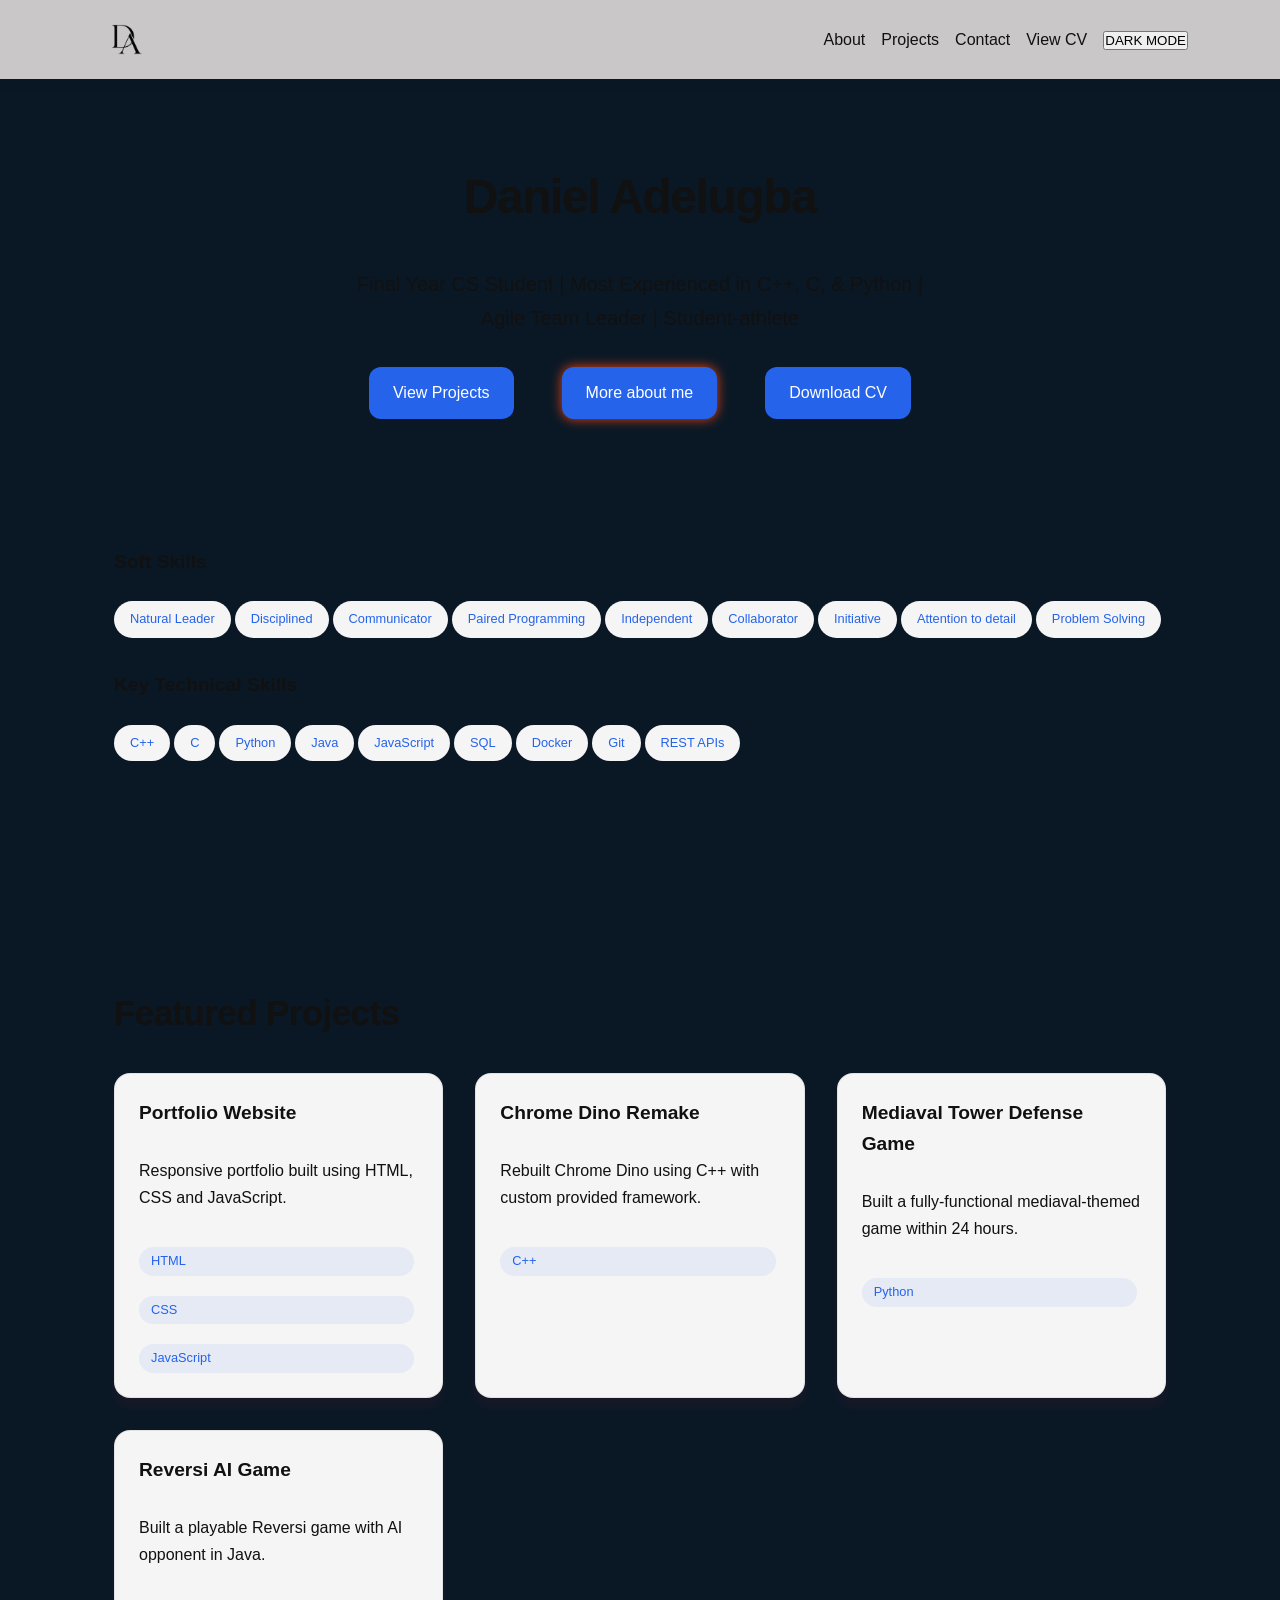
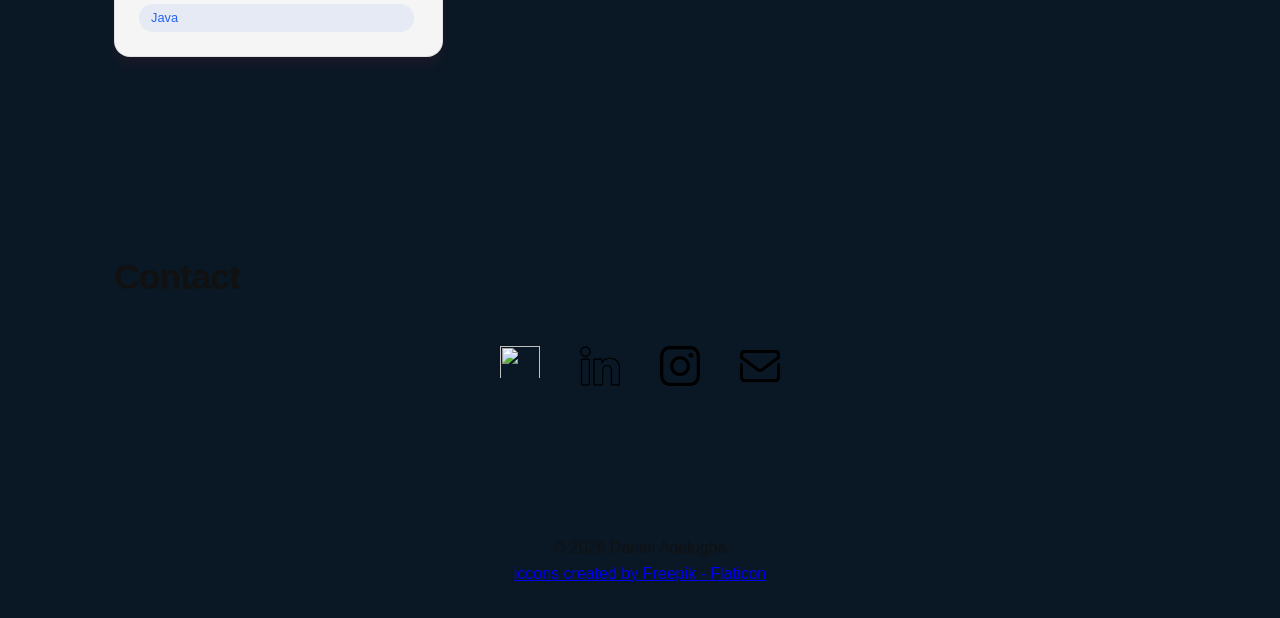
==== index.html @ 6f5914eb "feat: Dark mode toggle implemented" ====
<!DOCTYPE html>
<html lang="en">
<head>

    <meta charset="UTF-8">
    <meta name="viewport" content="width=device-width, initial-scale=1.0">
    <meta name="author" content="Daniel Adelugba">
    <meta name="description" content="Daniel Adelugba portfolio">

    <title>Daniel Adelugba Portfolio</title>

    <link rel="icon" type="image/x-icon" href="assets/logos/favicon.ico">
    <link rel="stylesheet" href="styles.css">

</head>

<body class="dark-mode">

    <header>
        <nav class="navbar">
            <a class="nav-links" href="index.html"><img src="assets/logos/logo2.png" alt="Logo with initials" class="logo"></a>
            
            <ul class="nav-links" id="navLinks">
                <li><a href="about.html">About</a></li>
                <li><a href="projects.html">Projects</a></li>
                <li><a href="#contact">Contact</a></li>
                <li>
                    <a href="assets/DA_CV.pdf" target="_blank">
                       View CV
                    </a>
                <li>
                <button id="themeBtn">DARK MODE</button>
            </ul>
            
            
        </nav>
    </header>

    <section class="intro">
        <h1>Daniel Adelugba</h1>
        <p class="headline">
            Final Year CS Student | Most Experienced in C++, C, & Python | <br>Agile Team Leader | Student-athlete
        </p>
        
        <div class="nav buttons">
            
            <a href="projects.html" class="btn projects">
                View Projects
            </a>
            
            <a href="about.html" class="btn personal">
                More about me
            </a>

            <a href="assets/DA_CV.pdf"
               target="_blank"
               class="btn cv">
                Download CV
            </a>
        </div>
    </section>

    <section id="skills" class="section">

        <h3>Soft Skills</h3>
    
        <div class="skills-info">
    
            <span class="tag">Natural Leader</span>
            <span class="tag">Disciplined</span>
            <span class="tag">Communicator</span>
            <span class="tag">Paired Programming</span>
            <span class="tag">Independent</span>
            <span class="tag">Collaborator</span>
            <span class="tag">Initiative</span>
            <span class="tag">Attention to detail</span>
            <span class="tag">Problem Solving</span>
    
        </div>

        <h3>Key Technical Skills</h3>
    
        <div class="skills-info">
    
            <span class="tag">C++</span>
            <span class="tag">C</span>
            <span class="tag">Python</span>
            <span class="tag">Java</span>
            <span class="tag">JavaScript</span>
            <span class="tag">SQL</span>
            <span class="tag">Docker</span>
            <span class="tag">Git</span>
            <span class="tag">REST APIs</span>
    
        </div>
    
    </section>

    <section id="projects" class="section">
        <h2>Featured Projects</h2>

        <div class="project-grid">

            <a href="projects.html#portfolio" class="home-project-card">

                <h3>Portfolio Website</h3>
    
                <p>
                    Responsive portfolio built using HTML, CSS and JavaScript.
                </p>
    
                <span class="tag">HTML</span>
                <span class="tag">CSS</span>
                <span class="tag">JavaScript</span>
    
            </a>

            <a href="projects.html#dino_remake" class="home-project-card">

                <h3>Chrome Dino Remake</h3>
    
                <p>
                    Rebuilt Chrome Dino using C++ with custom provided framework.
                </p>
    
                <span class="tag">C++</span>
    
            </a>

            <a href="projects.html#mediaval" class="home-project-card">

                <h3>Mediaval Tower Defense Game</h3>
    
                <p>
                    Built a fully-functional mediaval-themed game within 24 hours.
                </p>
    
                <span class="tag">Python</span>
    
            </a>

            <a href="projects.html#reversi" class="home-project-card">

                <h3>Reversi AI Game</h3>
    
                <p>
                    Built a playable Reversi game with AI opponent in Java.
                </p>
    
                <span class="tag">Java</span>
    
            </a>

        </div>
    </section>

    <section class="section">
        <h2>Contact</h2>

        <div id="contact">
            <p>
                <a href="https://github.com/danieladelugba1" target="_blank">
                    <img src="assets/logos/github.png" class="icon">
                </a>
            </p>
            <p>
                <a href="https://www.linkedin.com/in/danieladelugba/" target="_blank">
                    <img src="assets/logos/linkedin.png" class="icon">
                </a>
            </p>
            <p>
                <a href="https://Instagram.com/danieladelugba01" target="_blank">
                    <img src="assets/logos/instagram.png" class="icon">
                </a>
            </p>
            <p>
                <a href="mailto:danieladelugba1111@gmail.com" target="_blank" rel="noreferrer">
                    <img src="assets/logos/mail.png" class="icon">
                </a>
            </p>
        </div>
    </section>
    
    <footer>
        <p>© 2026 Daniel Adelugba</p>
        <a href="https://www.flaticon.com/free-icons" title="github icons" target="_blank">iccons created by Freepik - Flaticon</a>
    </footer>

    <script src="script.js"></script>
</body>
</html>
---- styles.css ----
* {
    margin: 0;
    padding: 0;
    box-sizing: border-box;

}

/* General CSS for entire website */
:root {
    --bg: #f9fafb;
    --text: #111111;
    --card: #f5f5f5;
    --accent: #2563eb;
    --shadow-sm: 0 10px 10px rgba(235, 43, 43, 0.06);
    --border: rgba(0,0,0,0.08);
    --max-width: 1100px;
}

.dark-mode {
    --bg: #0a1826;
}

h1 {
    font-size: 3rem;
    letter-spacing: -0.03em;
    margin-bottom: 1rem;
}

h2 {
    font-size: 2.2rem;
    letter-spacing: -0.02em;
    margin-bottom: 1rem;
}

h3 {
    font-size: 1.2rem;
    margin-bottom: 0.5rem;
}

p {
    color: #555;
    color: var(--muted);
    line-height: 1.7;
}


body {
    font-family: Arial, sans-serif;
    background: var(--bg);
    color: var(--text);
    line-height: 1.6;
    transition: 0.3s;
}


/* CSS for Home page  */
.logo {
    width: 70px;
    height: auto;
    margin-left: 60px;
    cursor: pointer;
}

.navbar {
    display: flex;
    justify-content: space-between;
    align-items: center;

    padding: 1rem 2rem;

    position: sticky;
    top: 0;

    background: var(--bg);
    background-color: #c9c7c7;
    /* border-bottom: 2px solid #ccc; */
    box-shadow:0 4px 12px rgba(0,0,0,.1);
}

.navbar h2 {
    margin-left: 60px;
}

.nav-links {
    margin-right: 60px;
    display: flex;
    gap: 1rem;
    list-style: none;
    /* align-items: */
}

.nav-links a {
    text-decoration: none;
    color: var(--text);
    position:relative;
    transition:.2s;
}

.nav-links a::after{

    content:"";
    position:absolute;
    bottom:-5px;
    left:0;
    width:0;
    height:2px;
    background:var(--accent);
    transition:.25s;

}

.nav-links a:hover::after{
    width:100%;
}

/* Main section of home page */
.intro {
    min-height: 30vh;
    margin-top: 3rem;

    display: flex;
    flex-direction: column;
    justify-content: center;
    align-items: center;

    text-align: center;
    padding: 2rem;
    /* margin */
}

.headline {
    font-size: 1.25rem;
    max-width: 600px;
    margin-top: 1rem;
}

.nav.buttons {
    display: flex;
    gap: 3rem;
    margin-top: 2rem;
}

.btn 
{
    background: var(--accent);
    border-radius: 12px;
    padding: 0.8rem 1.5rem;
    color: white;
    text-decoration: none;
    transition: all 0.2s ease;
    display: inline-block;

}

.btn.projects, .btn.cv {
    background: var(--accent);
    color: white;
}

.btn.personal {
    filter: drop-shadow(0 0 6px rgb(233, 66, 15));
}

.btn:hover
{
    transform: translateY(-5px);
    box-shadow: var(--shadow-sm);
    filter: drop-shadow(0 0 6px rgb(31, 121, 28));
}


.personal-info {
    padding: 5rem;
    max-width: 800px;
    margin: auto;
}

.personal-info h2 {
    text-align: center;
    margin-bottom: 2rem;
}

.personal-info p {
    margin-top: 2rem;
}

.photo-container { 
    margin-top: 3rem;
    display: flex;
    justify-content: space-between
}

.profile-photo {
    display: flex;
    margin: auto;
    width: 400px;
    height: 400px;
    object-fit: cover;
    
    border-radius: 50%;
}

.profile-photo2 {
    display: flex;
    margin: auto;
    width: 400px;
    height: 400px;
    
    object-fit: cover;
    
    border-radius: 50%;
} 

.profile-photo:hover, .profile-photo2:hover {
    transform: scale(1.1);
}

#about-me-paragraphs {
    padding: 5rem 5rem;
    max-width: 2000px;
    margin: auto;
    margin-left: 5%;
    margin-right: 5%;
}

#about-me-paragraphs h2 {
    margin-top: 10%;
}

#about-me-paragraphs p {
    font-size: large;
    margin-bottom: 1rem;
}

#about-me-paragraphs ul {
    font-size: large;
    margin-bottom: 2rem;
    padding-left: 25px;
}


.skills-info {
    display: flex;
    flex-wrap: wrap;
    /* gap: 1rem; */
    margin-bottom: 2rem;
    /* padding-right: 1rem; */
}

.skills-info span {
    background: var(--card);
    padding: 0.5rem 1rem;
    border-radius: 20px;
}

.section {
    padding: 6rem 1.5rem;
    max-width: var(--max-width);
    margin: auto;
}

.section h2 {
    text-align: left;
    margin-bottom: 2rem;
}

.section h3 {
    text-align: left;
    margin-bottom: 1rem;
}

.project-grid {
    display: grid;
    grid-template-columns: repeat(auto-fit, minmax(280px, 1fr));
    gap: 2rem;
}

/* Style for structure of card */
.home-project-card {
    background: var(--card);
    padding: 1.5rem;
    border-radius: 16px; /* used to round the background border corners */
    border: 1px solid var(--border);

    text-decoration: none;
    color: inherit;

    display: flex;
    flex-direction: column;
    gap: 0.75rem;

    transition: all 0.25s ease;

    box-shadow: var(--shadow-sm);
}

/* Hover of a project card  */
.home-project-card:hover {
    transform: translateY(-8px);
    box-shadow: var(--shadow-md);
    border-color: rgba(37, 99, 235, 0.2);
}

.home-project-card h3 {
    margin-bottom: 1rem;
}

.home-project-card p {
    margin-bottom: 1rem;
}

.tag {
    display: inline-block;
    padding: 0.25rem 0.75rem;
    font-size: 0.8rem;

    background: rgba(37, 99, 235, 0.08);
    color: var(--accent);

    border-radius: 999px;
    margin-right: 0.25rem;
    margin-top: 0.5rem;
}

/* CSS for Projects Page */
.projects-container {
    display: flex;
    flex-direction: column;
    gap: 2rem;
    
    max-width: 900px;
    margin: auto;
    padding: 2rem;
}

.project-case-study {
    display: grid;
    grid-template-columns: 1.2fr 1fr;
    gap: 4rem;

    align-items: center;

    padding: 4rem 0;
    border-bottom: 2px solid rgba(0,0,0,0.08);
}

.project-image img {
    width: 100%;
    border-radius: 16px;
    box-shadow: 0 20px 50px rgba(0,0,0,0.4);
    transition: transform 0.3s ease;
}

.project-image img:hover {
    transform: scale(1.02);
}

.tech-stack {
    display: flex;
    flex-wrap: wrap;
    gap: 0.5rem;
    margin-top: 1rem;
}

.tech-stack span {
    padding: 0.4rem 0.9rem;
    border-radius: 999px;

    background: rgba(37, 99, 235, 0.08);
    color: var(--accent);

    font-size: 0.85rem;
}

.portfolio-image {
    display: flex;
    /* margin: auto; */
    width: 600px;
    
    object-fit: cover;
    
}

.project-card {
    scroll-margin-top: 100px;
    padding: 1.5rem;

    border: 1px solid #ccc;
    border-radius: 10px;

    background-color: #f9f9f9;
}

.projects-container,
.projects-hero {
    max-width: 1100px;
    margin: 0 auto;
}

.project-info {
    display: flex;
    flex-direction: column;
    gap: 1rem;
}

.project-case-study {
    transition: transform 0.3s ease;
    border-radius:16px;
    padding:3rem;
}

.project-case-study:hover {
    transform: translateY(-4px);
    background:white;
}

.project-links a{
    display: inline-block;
    margin-right: 1rem;

    color: var(--accent);
    text-decoration: none;

    font-weight: 500;
    
}

.project-links a:hover {
    text-decoration: underline;
}

.window {
    display: none;
    position: fixed;
    top: 0;
    left: 0;
    width: 100%;
    height: 100%;
    background: rgba(0,0,0,0.7);
    justify-content: center;
    align-items: center;
}

.window-content {
    background: var(--bg);
    padding: 20px;
    border-radius: 15px;
    text-align: center;
}

#previous {
    color: var(--accent);
    margin-right: 2rem;
    font-size: 30px;
    padding-left: 15px;
    padding-right: 15px;
    border-radius: 2rem;
}

#next {
    color: var(--accent);
    margin-left: 2rem;
    font-size: 30px;
    padding-left: 15px;
    padding-right: 15px;
    border-radius: 2rem;
}

#gallery-image {
    width: 1000px;
    max-width: 90%;
    border-radius: 10px;
    margin-bottom: 2rem;
}

#gallery-video {
    /* display: none; */
    width: 1300px;
    max-width: 90%;
}

#close {
    float: right;
    font-size: 40px;
    cursor: pointer;
}

.icon {
    width: 40px;
    height: 40px;
}

#contact {
    display:flex;
    justify-content:center;
    flex-wrap:wrap;
    gap:40px;
}

#contact a {
    font-size: 2.5rem;
    color: black;
    transition: transform 0.2s ease;
}

#contact a:hover {
    transform: scale(1.5);
}

#contact p {
    display: flex;
}



/* General information */
section {
    padding: 3rem 1.5rem;
}

footer {
    text-align: center;
    padding: 2rem;
}


@media (max-width: 768px) {

    .navbar {
        flex-direction: column;
        gap: 1rem;
    }

    .intro h1 {
        font-size: 2rem;
    }

    .nav-links{
        margin-left: 0;
        margin:0;
        flex-direction:column;
        align-items:center;
        margin-right: 0;
    }

    .photo-container{
        flex-direction:column;
        gap:2rem;
    }

    .profile-photo,
    .profile-photo2{
        width:250px;
        height:250px;
    }

    .project-case-study{
        grid-template-columns:1fr;
        gap:2rem;
    }

    .portfolio-image{
        width:100%;
    }

    .nav.buttons{
        flex-direction:column;
    }

}
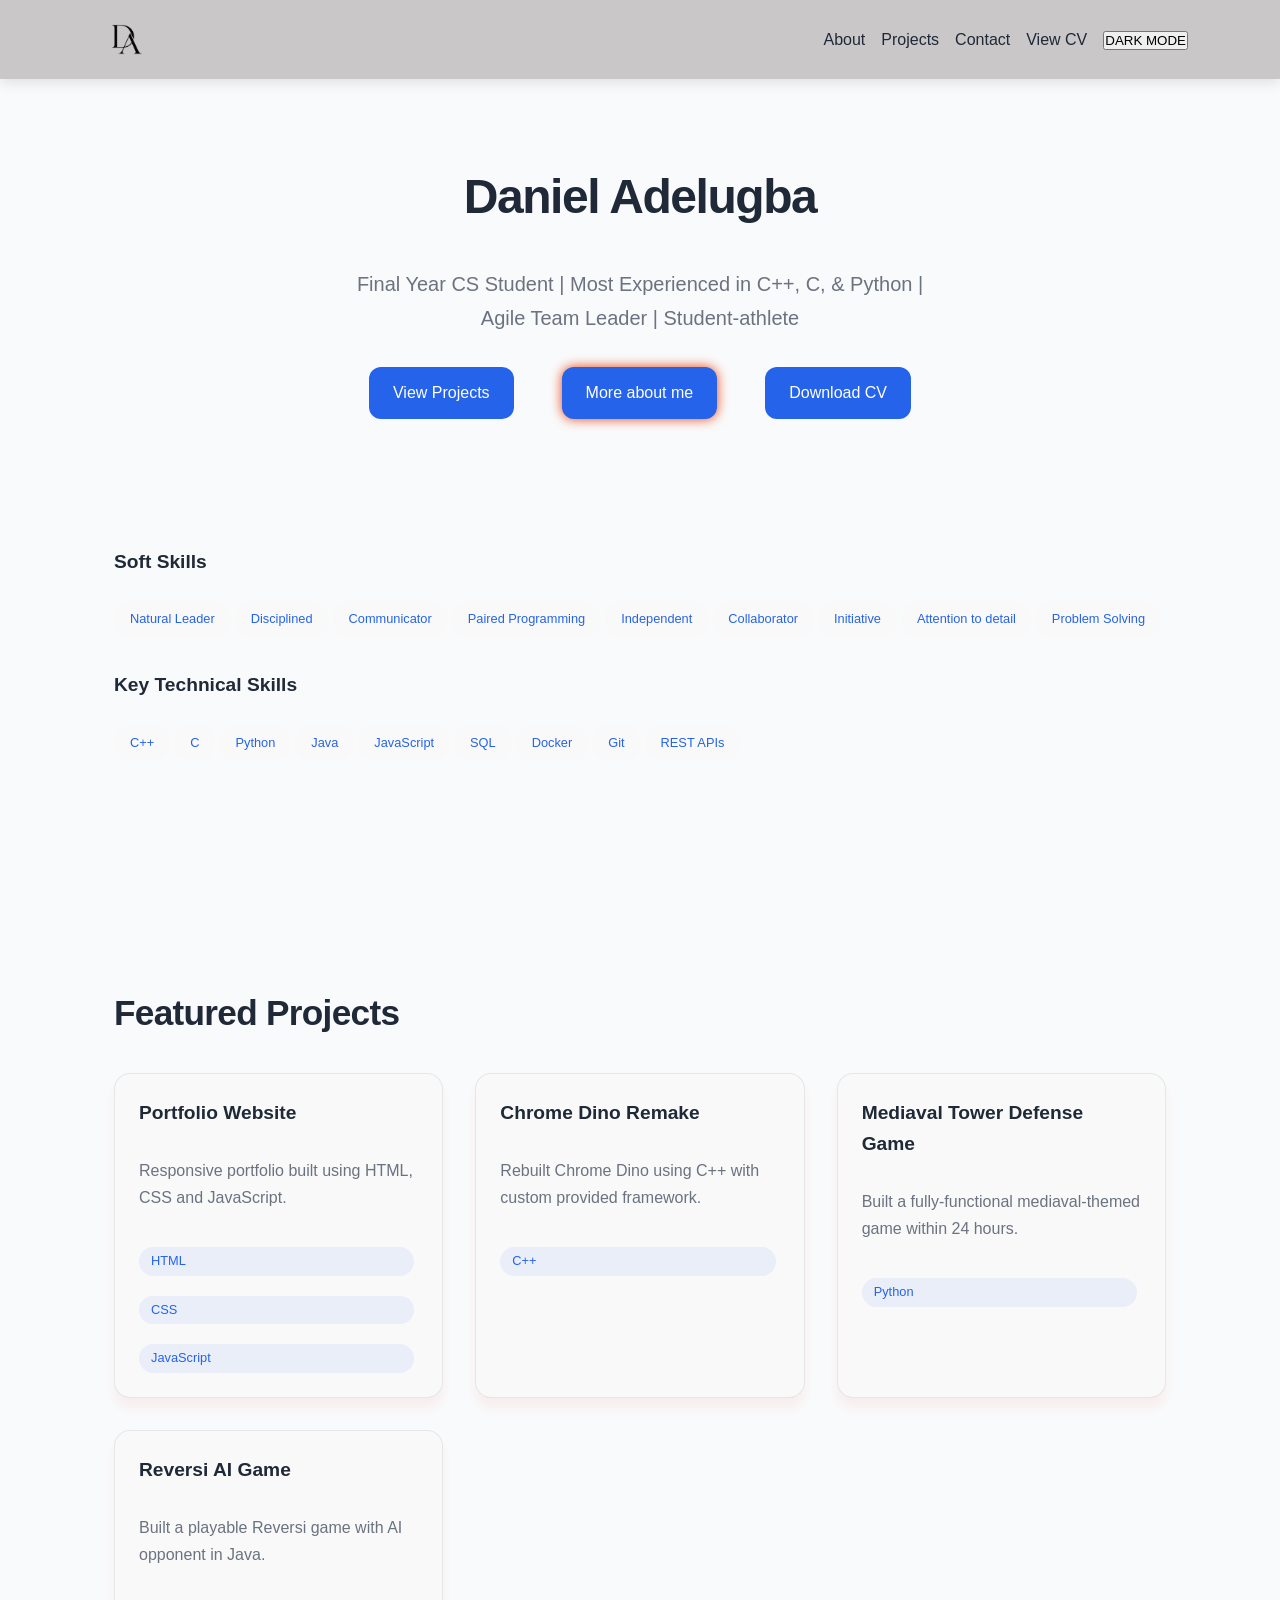
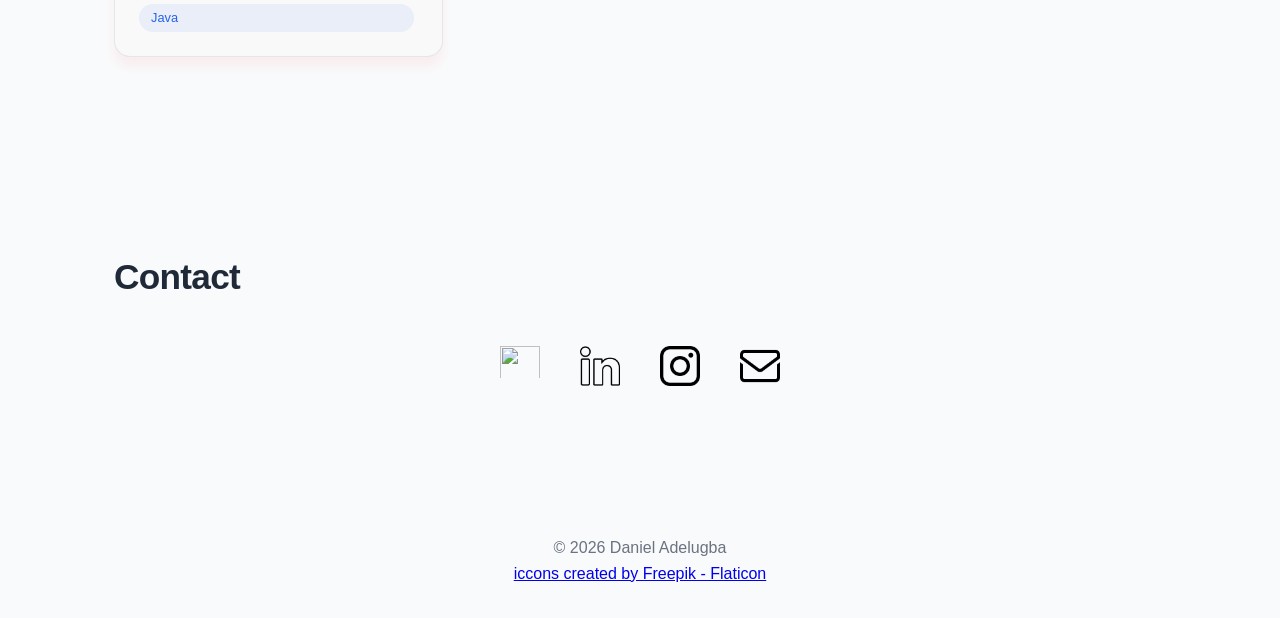
==== commit 595d2440: "feat: Add more CSS variables + dark mode color tweaks" ====
--- a/index.html
+++ b/index.html
@@ -6,6 +6,10 @@
     <meta name="viewport" content="width=device-width, initial-scale=1.0">
     <meta name="author" content="Daniel Adelugba">
     <meta name="description" content="Daniel Adelugba portfolio">
+    <meta
+      name="keywords"
+      content="Daniel Adelugba, daniel adelugbapersonal website, projects, portfolio, software engineer, software developer"
+    />
 
     <title>Daniel Adelugba Portfolio</title>
 
@@ -14,7 +18,7 @@
 
 </head>
 
-<body class="dark-mode">
+<body class="">
 
     <header>
         <nav class="navbar">
--- a/styles.css
+++ b/styles.css
@@ -8,16 +8,27 @@
 /* General CSS for entire website */
 :root {
     --bg: #f9fafb;
-    --text: #111111;
-    --card: #f5f5f5;
+    --text: #1f2937;
+    --card: #f9f9f9;
     --accent: #2563eb;
     --shadow-sm: 0 10px 10px rgba(235, 43, 43, 0.06);
     --border: rgba(0,0,0,0.08);
     --max-width: 1100px;
+    --nav-bg:#c9c7c7;
+    --muted:#6B7280;
 }
 
 .dark-mode {
-    --bg: #0a1826;
+    --bg: #111827;
+    --text: #f3f4f6;
+    --nav-bg:#1f2937;
+    --surface:#1F2937;
+    --card:#374151;
+    --muted:#D1D5DB;
+    --accent:#60A5FA;
+    --border:#4B5563;
+    --shadow:rgba(0,0,0,.5);
+    --nav-bg:#1F2937;
 }
 
 h1 {
@@ -72,7 +83,8 @@
     top: 0;
 
     background: var(--bg);
-    background-color: #c9c7c7;
+    background-color: var(--nav-bg);
+    /* background-color: #ececec; */
     /* border-bottom: 2px solid #ccc; */
     box-shadow:0 4px 12px rgba(0,0,0,.1);
 }
@@ -388,7 +400,7 @@
     border: 1px solid #ccc;
     border-radius: 10px;
 
-    background-color: #f9f9f9;
+    background-color: var(--card);
 }
 
 .projects-container,
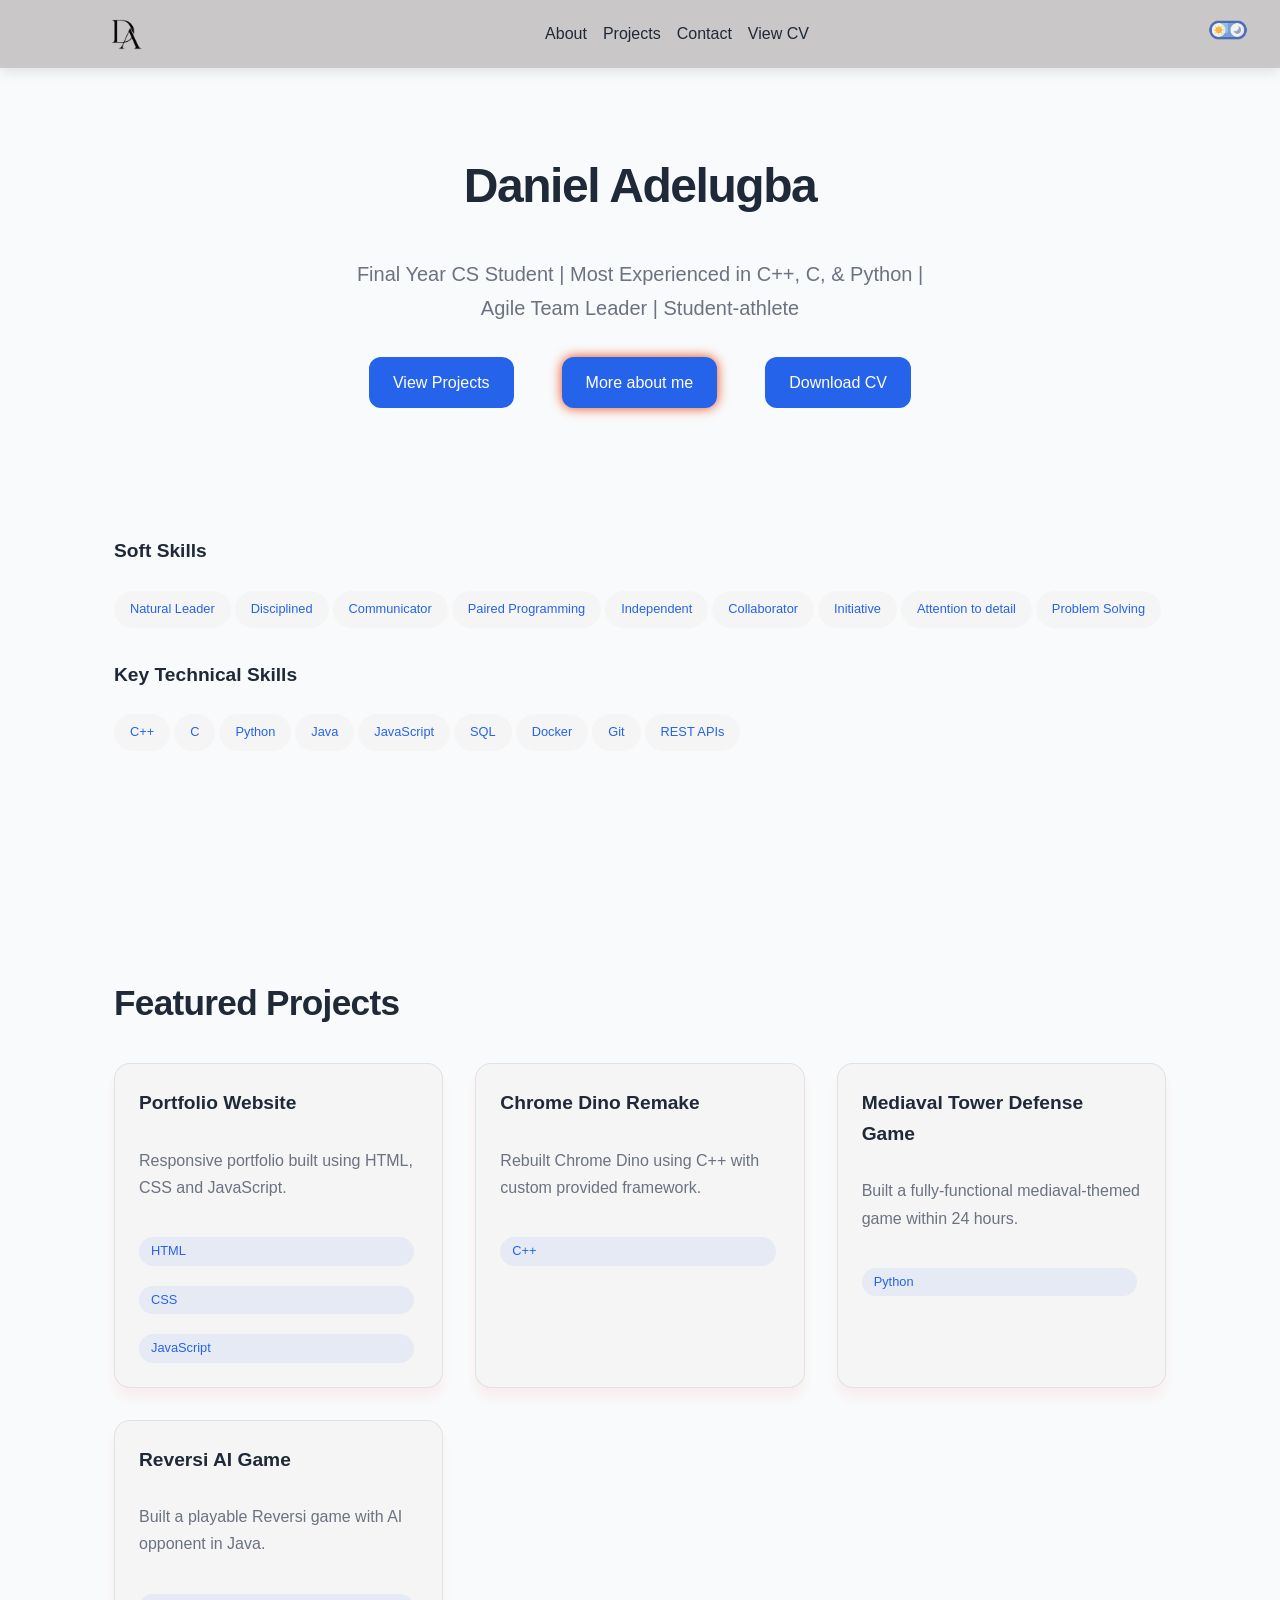
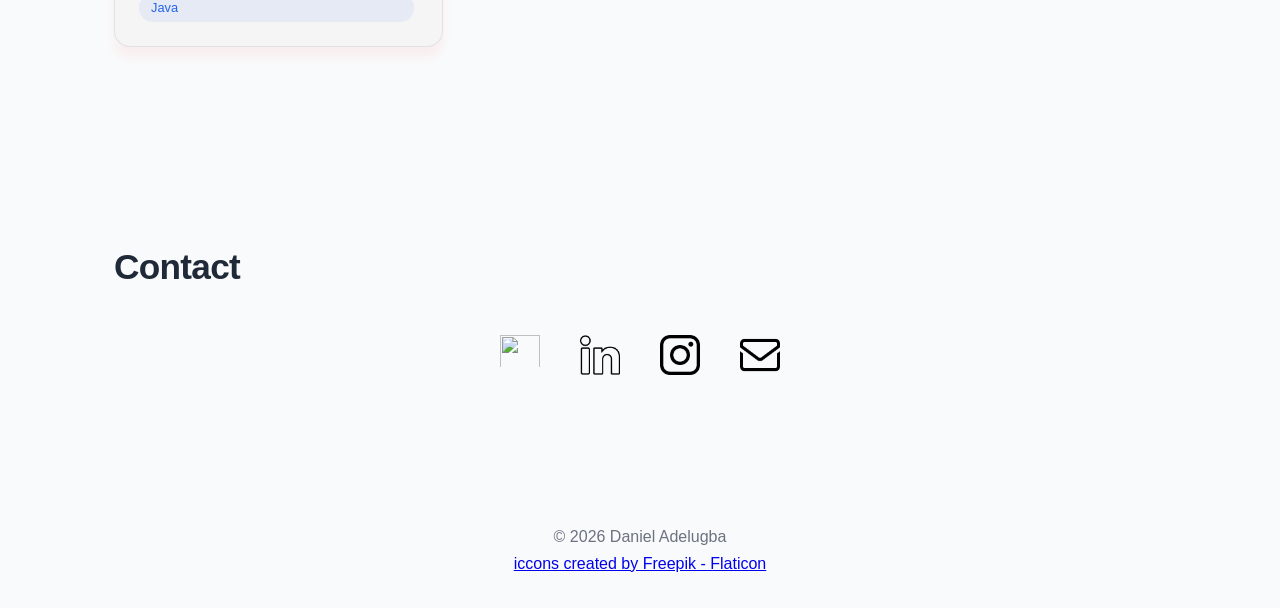
==== commit a1580ca7: "feat: Dark mode toggle button implemented on all pages" ====
--- a/index.html
+++ b/index.html
@@ -8,7 +8,7 @@
     <meta name="description" content="Daniel Adelugba portfolio">
     <meta
       name="keywords"
-      content="Daniel Adelugba, daniel adelugbapersonal website, projects, portfolio, software engineer, software developer"
+      content="Daniel Adelugba, daniel adelugba, personal website, projects, portfolio, software engineer, software developer"
     />
 
     <title>Daniel Adelugba Portfolio</title>
@@ -33,8 +33,8 @@
                        View CV
                     </a>
                 <li>
-                <button id="themeBtn">DARK MODE</button>
             </ul>
+            <a id="themeBtn"><img src="assets/logos/toggleMode.png" id="themeBtn"></a>
             
             
         </nav>
--- a/styles.css
+++ b/styles.css
@@ -9,13 +9,15 @@
 :root {
     --bg: #f9fafb;
     --text: #1f2937;
-    --card: #f9f9f9;
+    --card: #f5f5f5;
     --accent: #2563eb;
     --shadow-sm: 0 10px 10px rgba(235, 43, 43, 0.06);
+    /* --shadow-sm:0 10px 10px rgba(0,0,0,.06); */
     --border: rgba(0,0,0,0.08);
     --max-width: 1100px;
     --nav-bg:#c9c7c7;
     --muted:#6B7280;
+    --bg-hover: rgb(218, 209, 209);
 }
 
 .dark-mode {
@@ -29,6 +31,7 @@
     --border:#4B5563;
     --shadow:rgba(0,0,0,.5);
     --nav-bg:#1F2937;
+    --bg-hover: rgb(45, 60, 85);
 }
 
 h1 {
@@ -49,7 +52,6 @@
 }
 
 p {
-    color: #555;
     color: var(--muted);
     line-height: 1.7;
 }
@@ -69,7 +71,13 @@
     width: 70px;
     height: auto;
     margin-left: 60px;
+    /* padding-inline:2rem; */
     cursor: pointer;
+}
+
+#themeBtn {
+    width: 40px;
+    height: auto;
 }
 
 .navbar {
@@ -77,7 +85,7 @@
     justify-content: space-between;
     align-items: center;
 
-    padding: 1rem 2rem;
+    padding: 0.65rem 2rem;
 
     position: sticky;
     top: 0;
@@ -108,8 +116,7 @@
     transition:.2s;
 }
 
-.nav-links a::after{
-
+.nav-links a::after{ 
     content:"";
     position:absolute;
     bottom:-5px;
@@ -118,7 +125,6 @@
     height:2px;
     background:var(--accent);
     transition:.25s;
-
 }
 
 .nav-links a:hover::after{
@@ -208,7 +214,6 @@
     width: 400px;
     height: 400px;
     object-fit: cover;
-    
     border-radius: 50%;
 }
 
@@ -217,9 +222,7 @@
     margin: auto;
     width: 400px;
     height: 400px;
-    
     object-fit: cover;
-    
     border-radius: 50%;
 } 
 
@@ -345,16 +348,6 @@
     padding: 2rem;
 }
 
-.project-case-study {
-    display: grid;
-    grid-template-columns: 1.2fr 1fr;
-    gap: 4rem;
-
-    align-items: center;
-
-    padding: 4rem 0;
-    border-bottom: 2px solid rgba(0,0,0,0.08);
-}
 
 .project-image img {
     width: 100%;
@@ -377,10 +370,10 @@
 .tech-stack span {
     padding: 0.4rem 0.9rem;
     border-radius: 999px;
-
+    
     background: rgba(37, 99, 235, 0.08);
     color: var(--accent);
-
+    
     font-size: 0.85rem;
 }
 
@@ -396,10 +389,10 @@
 .project-card {
     scroll-margin-top: 100px;
     padding: 1.5rem;
-
+    
     border: 1px solid #ccc;
     border-radius: 10px;
-
+    
     background-color: var(--card);
 }
 
@@ -416,14 +409,20 @@
 }
 
 .project-case-study {
+    display: grid;
+    grid-template-columns: 1.2fr 1fr;
+    gap: 4rem;
+    align-items: center;
+    padding: 4rem 0;
+    border-bottom: 3px solid rgba(0,0,0,0.08);
     transition: transform 0.3s ease;
-    border-radius:16px;
-    padding:3rem;
+    border-radius: 16px;
+    padding: 3rem;
 }
 
 .project-case-study:hover {
     transform: translateY(-4px);
-    background:white;
+    background: var(--bg-hover);
 }
 
 .project-links a{
@@ -511,7 +510,7 @@
 
 #contact a {
     font-size: 2.5rem;
-    color: black;
+    color: var(--text);
     transition: transform 0.2s ease;
 }
 
@@ -534,6 +533,13 @@
     text-align: center;
     padding: 2rem;
 }
+
+/* accessibility */
+/* a:focus-visible,
+button:focus-visible {
+    outline: 10px solid var(--accent);
+    outline-offset: 10px;
+} */
 
 
 @media (max-width: 768px) {
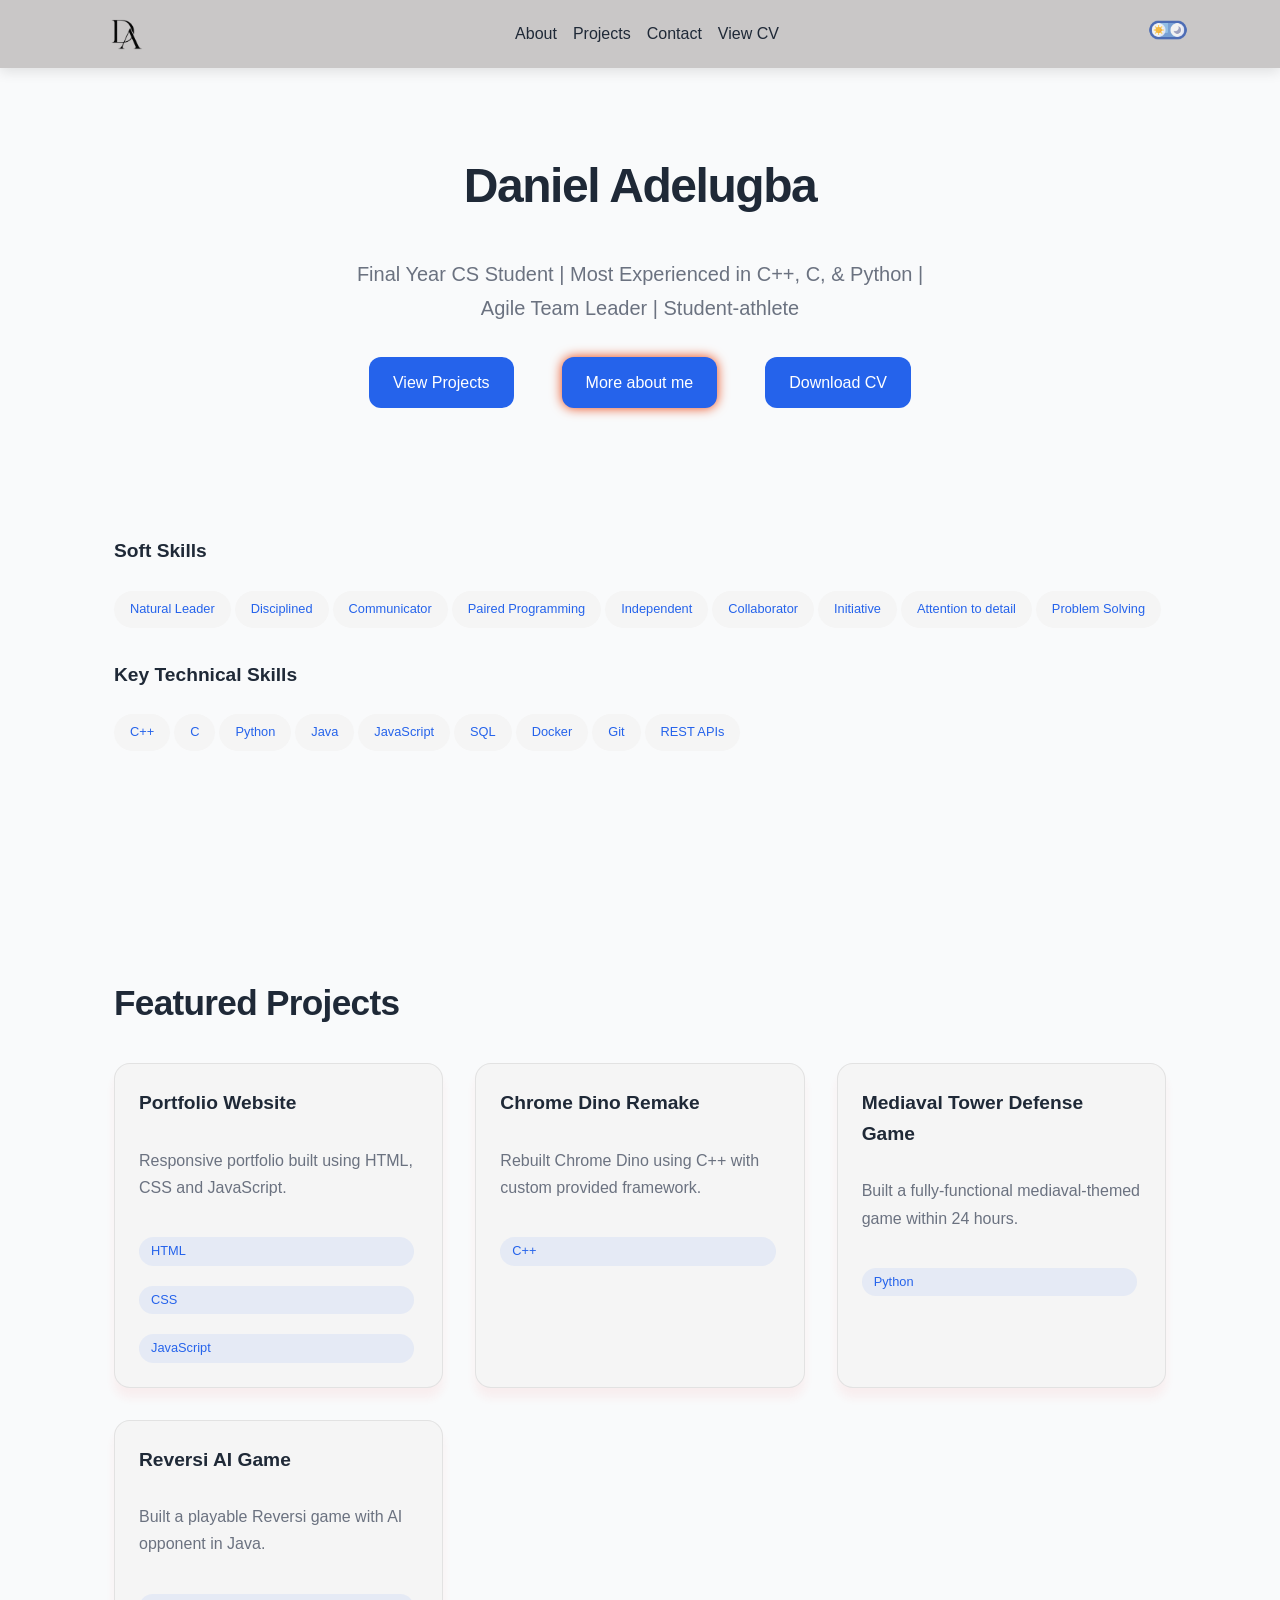
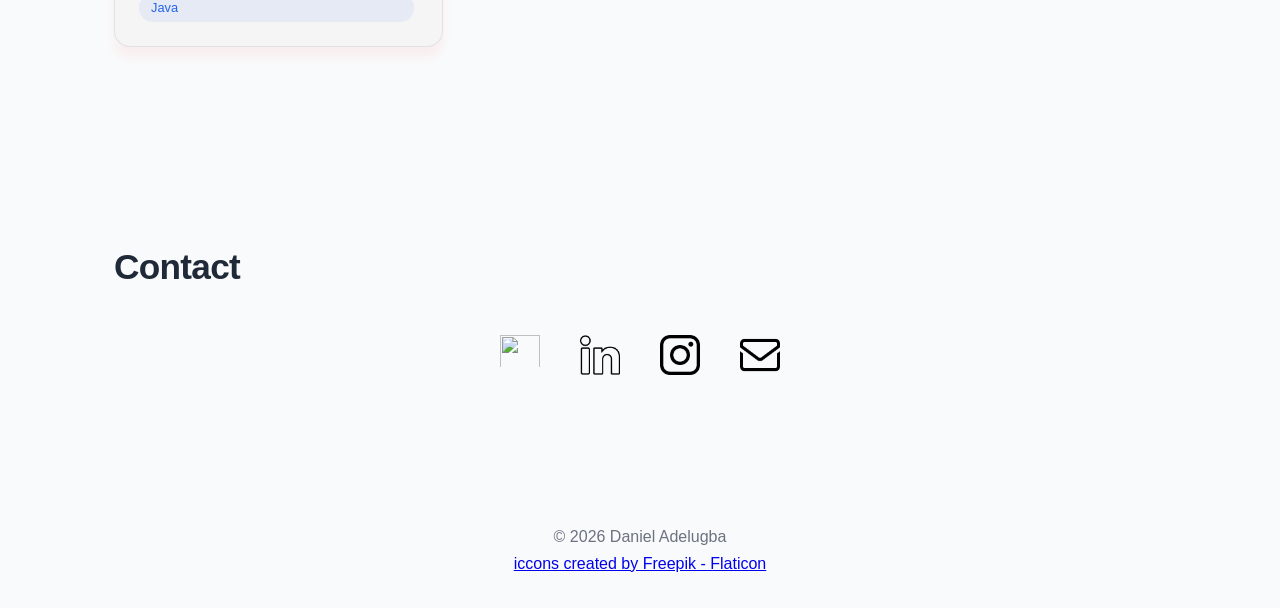
==== commit ffc9c66f: "fix: change id of toggle image" ====
--- a/index.html
+++ b/index.html
@@ -34,7 +34,7 @@
                     </a>
                 <li>
             </ul>
-            <a id="themeBtn"><img src="assets/logos/toggleMode.png" id="themeBtn"></a>
+            <a id="themeBtn"><img src="assets/logos/toggleMode.png" id="themeBtn_id"></a>
             
             
         </nav>
--- a/styles.css
+++ b/styles.css
@@ -71,13 +71,14 @@
     width: 70px;
     height: auto;
     margin-left: 60px;
-    /* padding-inline:2rem; */
     cursor: pointer;
 }
 
-#themeBtn {
+#themeBtn_id {
     width: 40px;
     height: auto;
+    margin-right: 60px;
+    cursor: pointer;
 }
 
 .navbar {
@@ -97,12 +98,8 @@
     box-shadow:0 4px 12px rgba(0,0,0,.1);
 }
 
-.navbar h2 {
-    margin-left: 60px;
-}
-
 .nav-links {
-    margin-right: 60px;
+    /* margin-right: 60px; */
     display: flex;
     gap: 1rem;
     list-style: none;
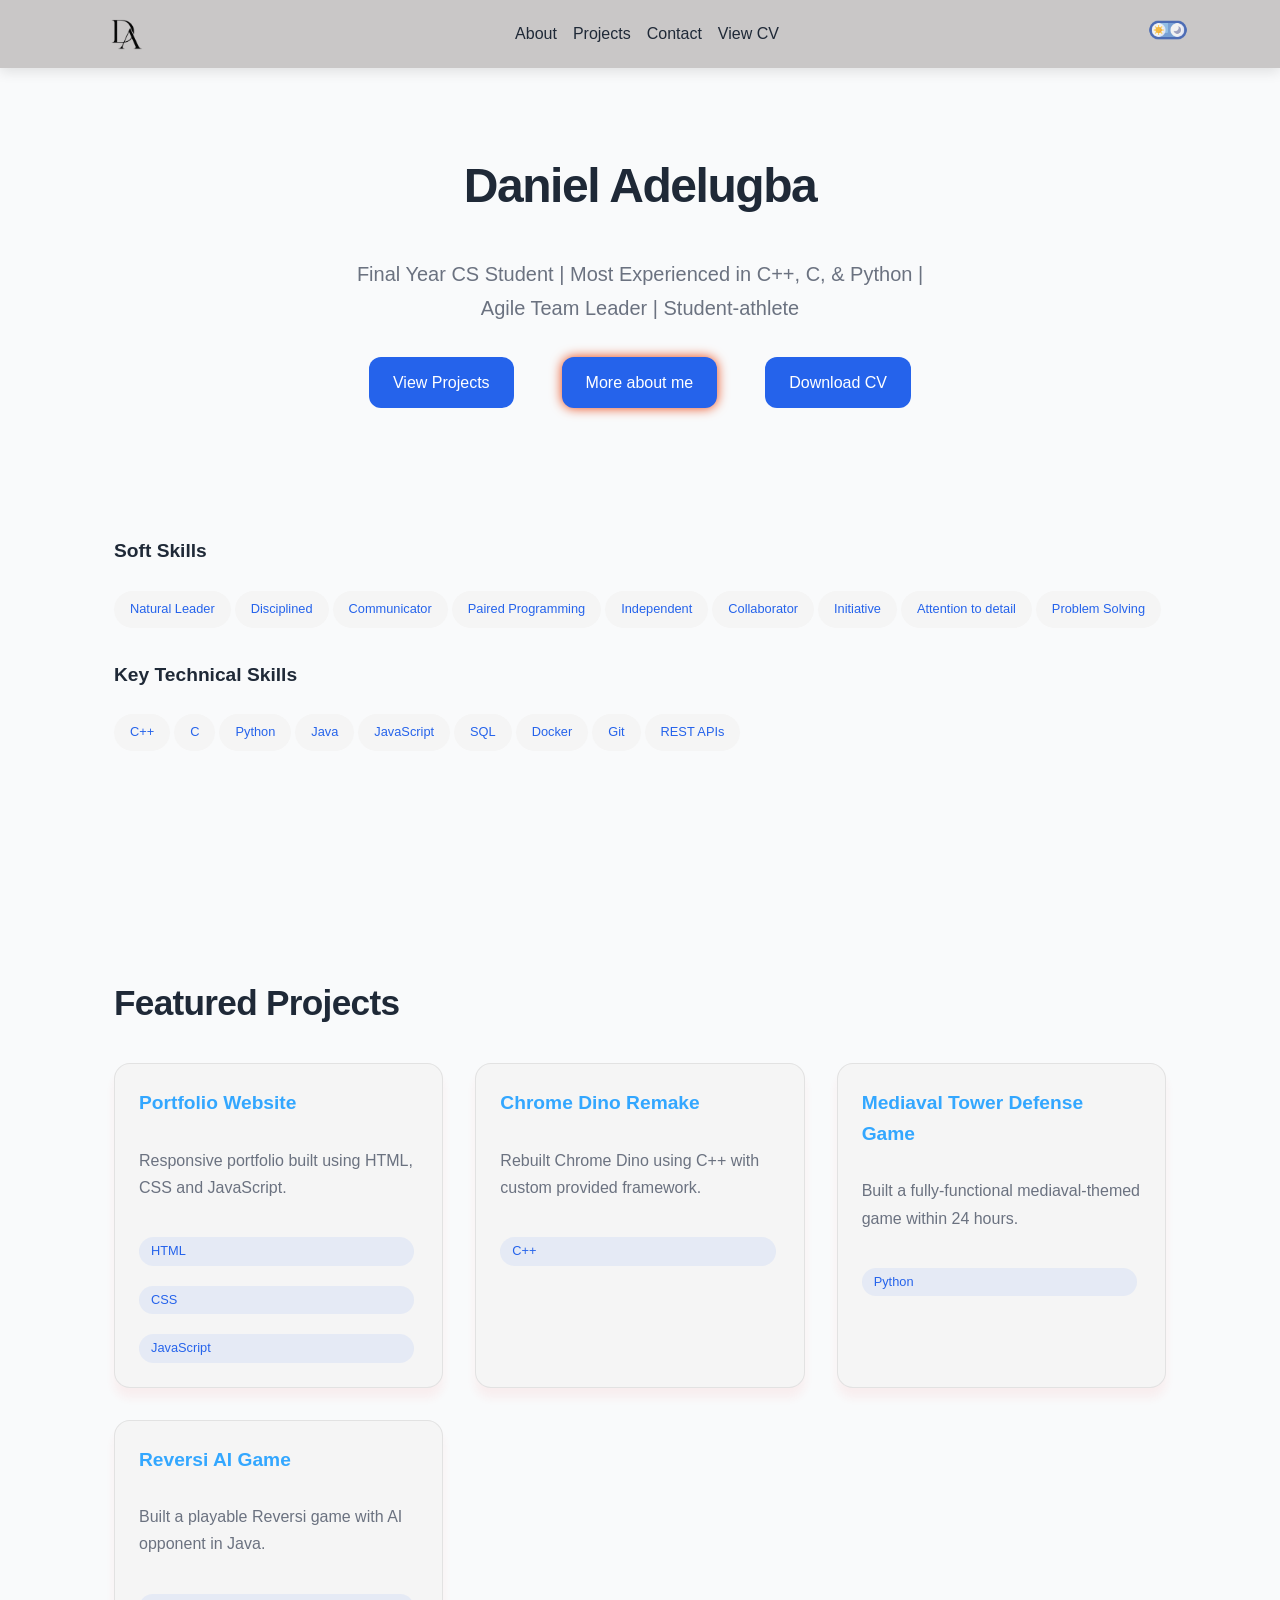
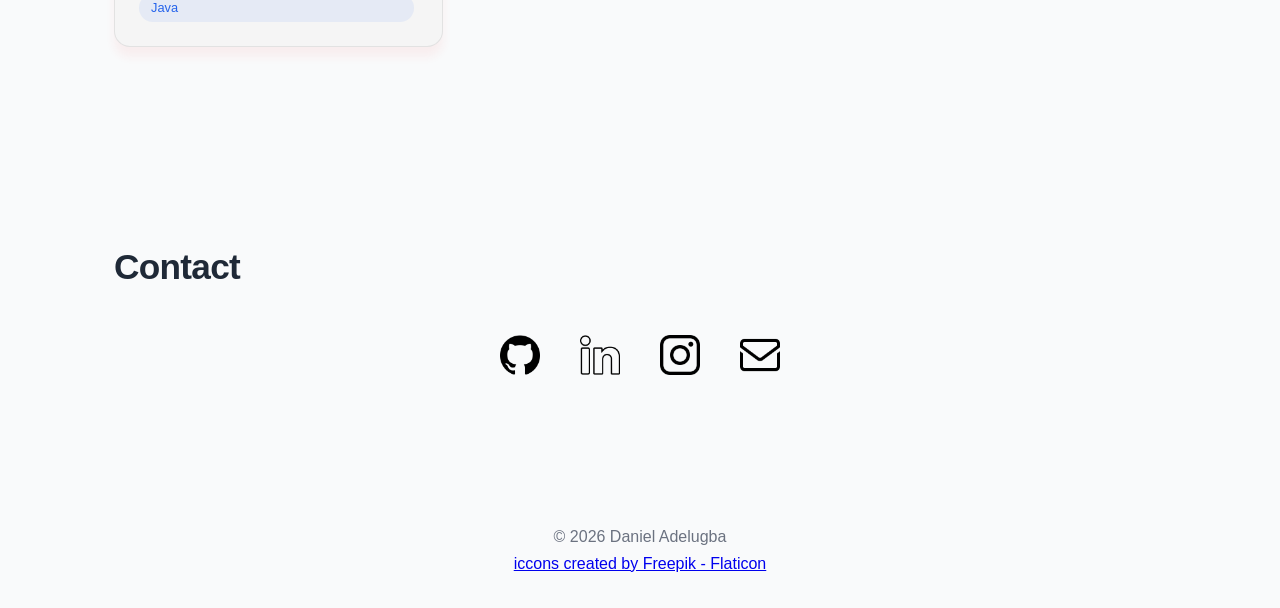
==== commit 09318ff2: "feat: Update color of contact icons when in dark mode" ====
--- a/index.html
+++ b/index.html
@@ -18,11 +18,11 @@
 
 </head>
 
-<body class="">
+<body>
 
     <header>
         <nav class="navbar">
-            <a class="nav-links" href="index.html"><img src="assets/logos/logo2.png" alt="Logo with initials" class="logo"></a>
+            <a class="nav-links" href="index.html"><img src="assets/logos/logo2.png" alt="Logo with initials" class="logo" id="logo"></a>
             
             <ul class="nav-links" id="navLinks">
                 <li><a href="about.html">About</a></li>
@@ -164,22 +164,22 @@
         <div id="contact">
             <p>
                 <a href="https://github.com/danieladelugba1" target="_blank">
-                    <img src="assets/logos/github.png" class="icon">
+                    <img class="contact-icon" src="assets/logos/github.png" data-light="assets/logos/github.png" data-dark="assets/logos/githubDM.png" alt="github">
                 </a>
             </p>
             <p>
                 <a href="https://www.linkedin.com/in/danieladelugba/" target="_blank">
-                    <img src="assets/logos/linkedin.png" class="icon">
+                    <img class="contact-icon" src="assets/logos/linkedin.png" data-light="assets/logos/linkedin.png" data-dark="assets/logos/linkedinDM.png" alt="linkedin">
                 </a>
             </p>
             <p>
                 <a href="https://Instagram.com/danieladelugba01" target="_blank">
-                    <img src="assets/logos/instagram.png" class="icon">
+                    <img class="contact-icon" src="assets/logos/instagram.png" data-light="assets/logos/instagram.png" data-dark="assets/logos/instagramDM.png" alt="instagram">
                 </a>
             </p>
             <p>
                 <a href="mailto:danieladelugba1111@gmail.com" target="_blank" rel="noreferrer">
-                    <img src="assets/logos/mail.png" class="icon">
+                    <img class="contact-icon" src="assets/logos/mail.png" data-light="assets/logos/mail.png" data-dark="assets/logos/mailDM.png" alt="personal email">
                 </a>
             </p>
         </div>
--- a/styles.css
+++ b/styles.css
@@ -72,6 +72,7 @@
     height: auto;
     margin-left: 60px;
     cursor: pointer;
+    src: "assets/logos/whiteLogo.png";
 }
 
 #themeBtn_id {
@@ -280,7 +281,9 @@
     text-align: left;
     margin-bottom: 1rem;
 }
-
+.section a {
+    color: #33a7ff
+}
 .project-grid {
     display: grid;
     grid-template-columns: repeat(auto-fit, minmax(280px, 1fr));
@@ -493,7 +496,7 @@
     cursor: pointer;
 }
 
-.icon {
+.contact-icon {
     width: 40px;
     height: 40px;
 }
@@ -582,4 +585,12 @@
         flex-direction:column;
     }
 
+    .logo {
+        margin-left: 0px;
+    }
+
+    #themeBtn_id {
+        margin-right: 0px;
+    }
+
 }
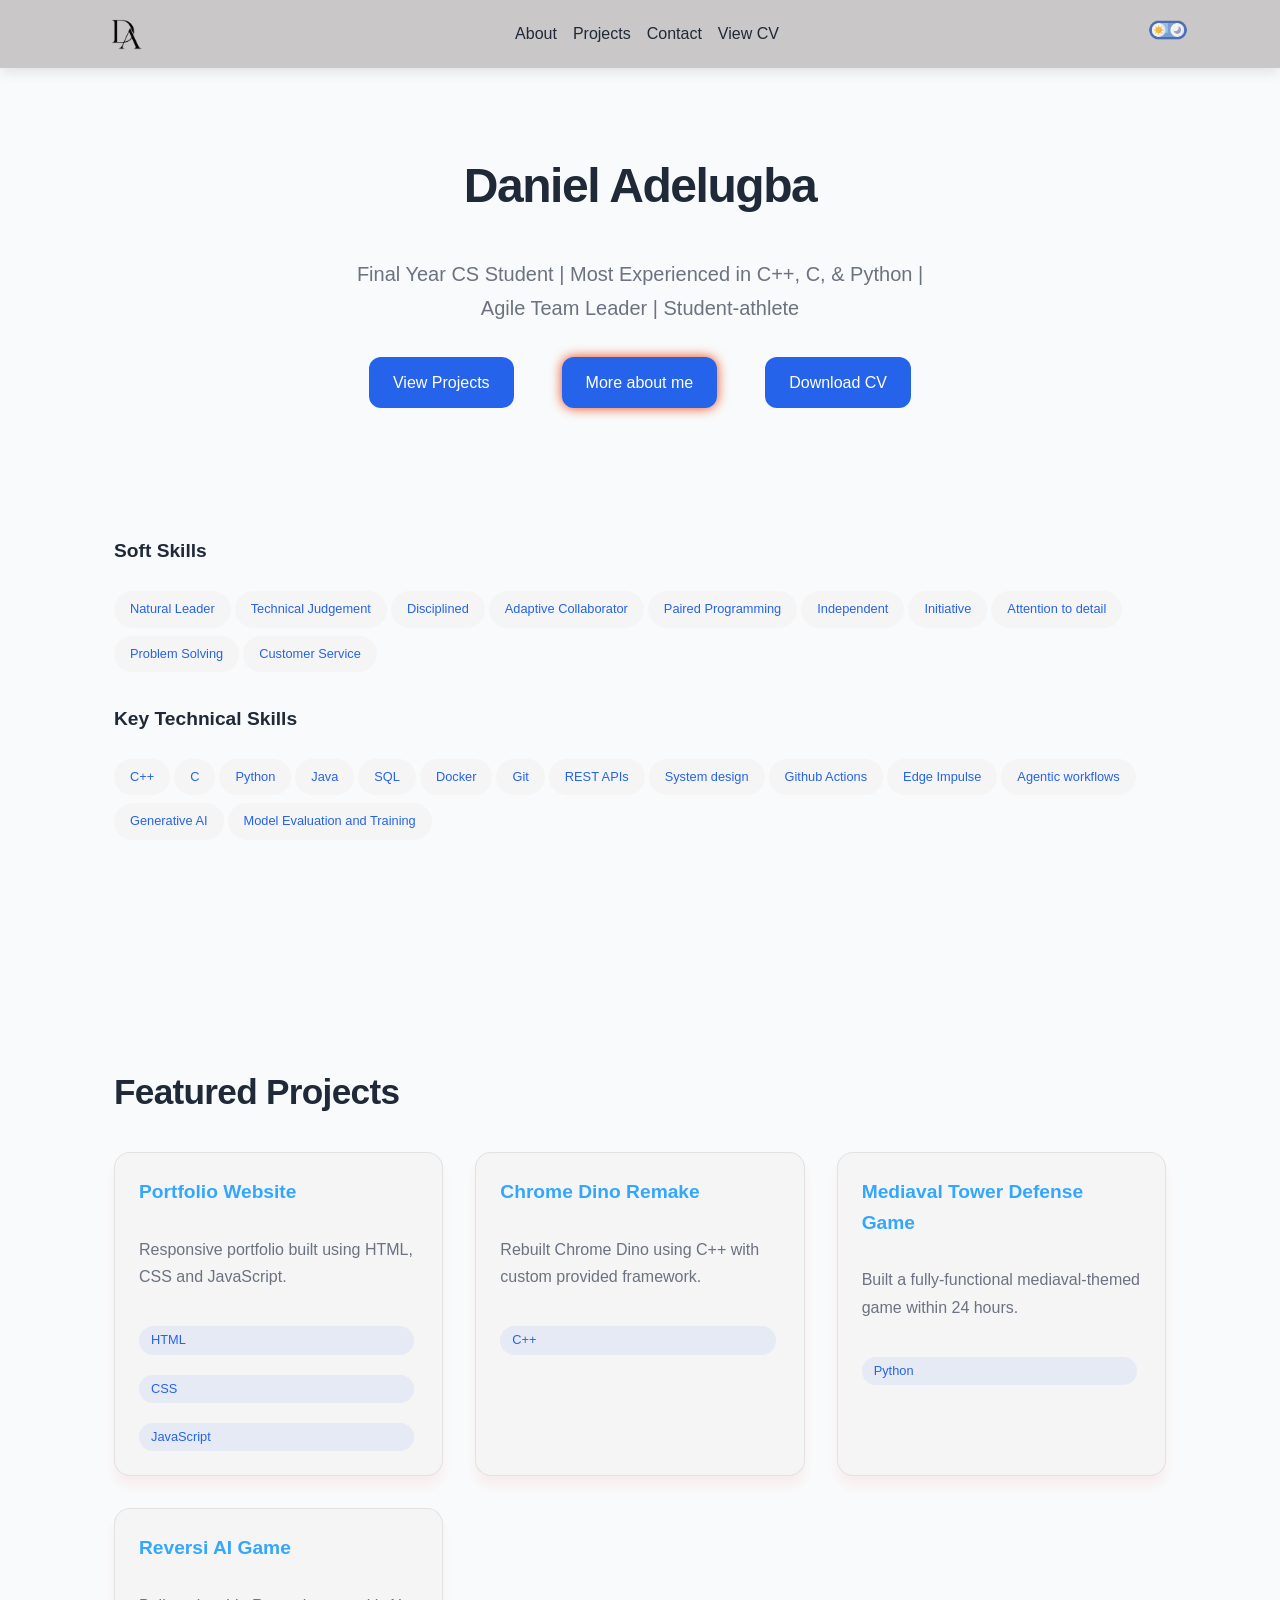
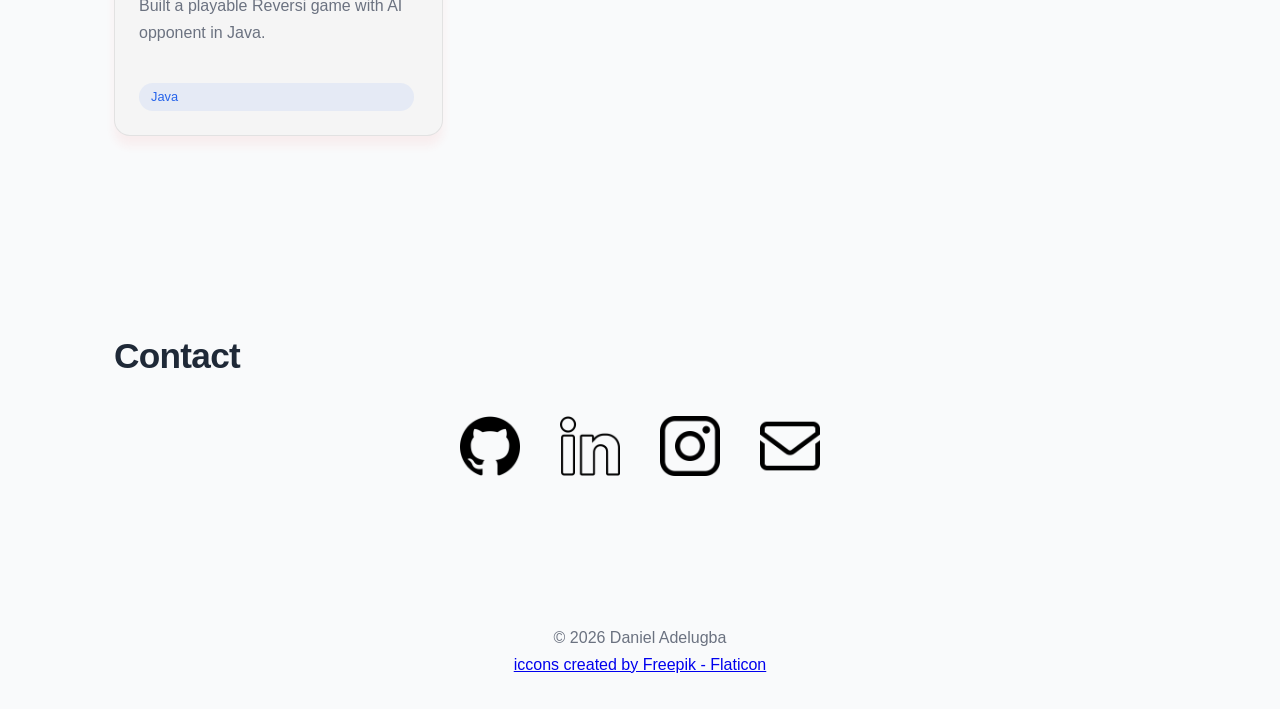
==== commit 49f9df40: "chore: Updated skills section" ====
--- a/index.html
+++ b/index.html
@@ -71,30 +71,38 @@
         <div class="skills-info">
     
             <span class="tag">Natural Leader</span>
+            <span class="tag">Technical Judgement</span>
             <span class="tag">Disciplined</span>
-            <span class="tag">Communicator</span>
+            <span class="tag">Adaptive Collaborator</span>
             <span class="tag">Paired Programming</span>
             <span class="tag">Independent</span>
-            <span class="tag">Collaborator</span>
             <span class="tag">Initiative</span>
             <span class="tag">Attention to detail</span>
             <span class="tag">Problem Solving</span>
-    
-        </div>
-
+            <span class="tag">Customer Service</span>
+
+        
+        </div>
+        
         <h3>Key Technical Skills</h3>
-    
+        
         <div class="skills-info">
-    
+            
             <span class="tag">C++</span>
             <span class="tag">C</span>
             <span class="tag">Python</span>
             <span class="tag">Java</span>
-            <span class="tag">JavaScript</span>
             <span class="tag">SQL</span>
             <span class="tag">Docker</span>
             <span class="tag">Git</span>
             <span class="tag">REST APIs</span>
+            <span class="tag">System design</span>
+            <span class="tag">Github Actions</span>
+            <span class="tag">Edge Impulse</span>
+            <span class="tag">Agentic workflows</span>
+            <span class="tag">Generative AI</span>
+            <span class="tag">Model Evaluation and Training</span>
+
     
         </div>
     
@@ -192,4 +200,4 @@
 
     <script src="script.js"></script>
 </body>
-</html>+</html>   
--- a/styles.css
+++ b/styles.css
@@ -497,8 +497,8 @@
 }
 
 .contact-icon {
-    width: 40px;
-    height: 40px;
+    width: 60px;
+    height: 60px;
 }
 
 #contact {
